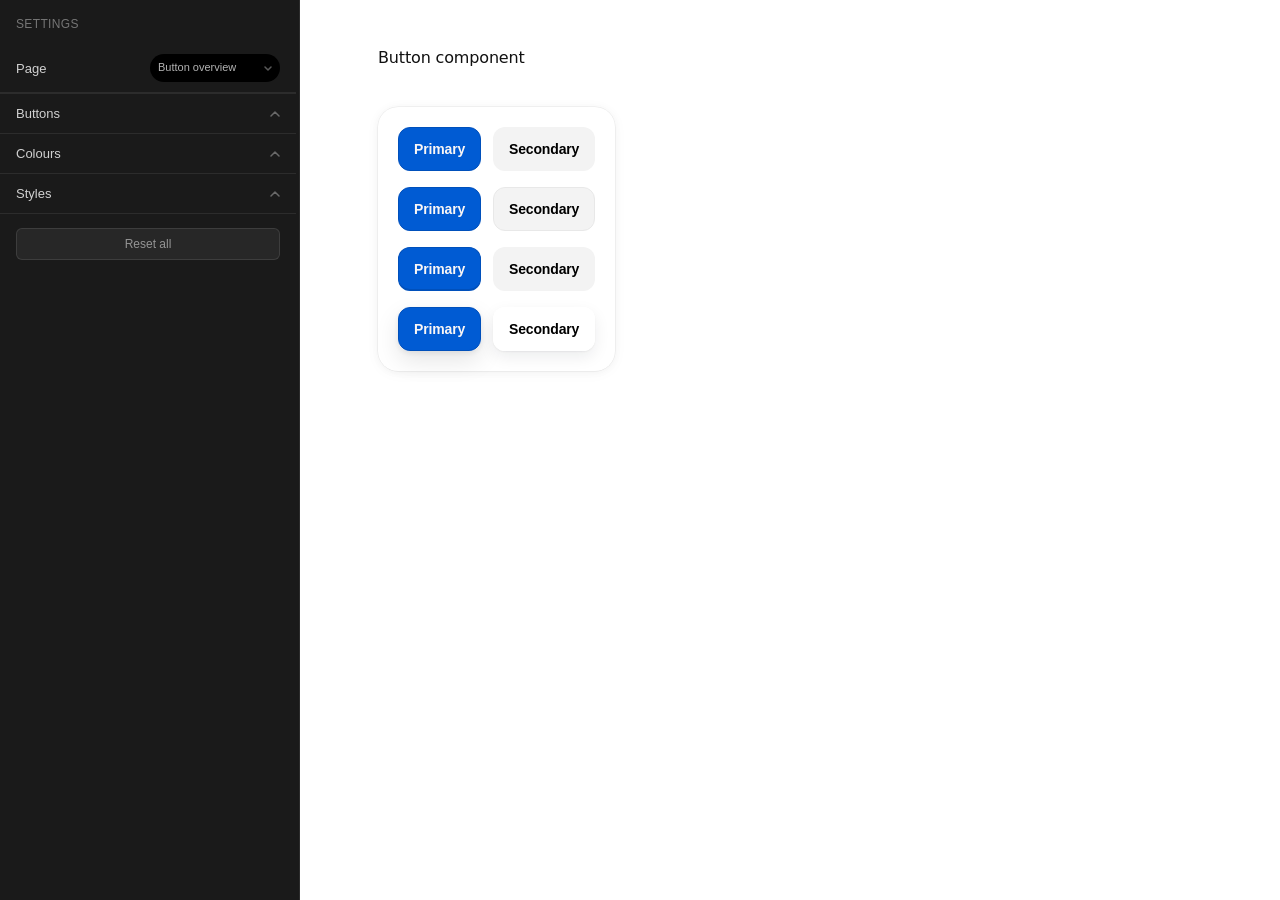
==== pages/index.html @ 845d3c7f "added customer account pages" ====
<!DOCTYPE html>
<html lang="en">
<head>
  <meta charset="UTF-8" />
  <meta name="viewport" content="width=device-width, initial-scale=1.0" />
  <title>Button States Prototype</title>
  <link rel="stylesheet" href="../styles.css">
</head>
<body>
  <div class="prototype">
    <h1>Button component</h1>

    <div class="interactive-demo" aria-label="Interactive buttons">
      <div class="interactive-demo__panel">
        <div class="interactive-demo__cluster">
          <div class="interactive-demo__row interactive-demo__row--core">
            <button type="button" class="button" data-kind="primary" id="interactive-primary-btn">Primary</button>
            <button type="button" class="button" data-kind="secondary" id="interactive-secondary-btn">Secondary</button>
            <button type="button" class="button" data-kind="plain" id="interactive-plain-btn" hidden>Tertiary</button>
          </div>
          <div class="interactive-demo__row interactive-demo__row--core">
            <button type="button" class="button" data-kind="primary" data-variant="primary-2" id="interactive-primary-btn-2">Primary button 2</button>
            <button type="button" class="button" data-kind="secondary" data-variant="secondary-2" id="interactive-secondary-btn-2">Secondary button 2</button>
          </div>
          <div class="interactive-demo__row interactive-demo__row--core">
            <button type="button" class="button" data-kind="primary" data-variant="primary-3" id="interactive-primary-btn-3">Primary button 3</button>
            <button type="button" class="button" data-kind="secondary" data-variant="secondary-3" id="interactive-secondary-btn-3">Secondary button 3</button>
          </div>
          <div class="interactive-demo__row interactive-demo__row--core">
            <button type="button" class="button" data-kind="primary" data-variant="primary-4" id="interactive-primary-btn-4">Primary button 4</button>
            <button type="button" class="button" data-kind="secondary" data-variant="secondary-4" id="interactive-secondary-btn-4">Secondary button 4</button>
          </div>
        </div>
      </div>
    </div>

    <h2 class="section-title" hidden>Variants</h2>
    <div class="variants-table" id="variants-table" hidden></div>
  </div>

  <div class="settings-widget" id="settings-widget">
    <div class="settings-widget__header">
      <span class="settings-widget__title">Settings</span>
    </div>
    <div class="settings-widget__body">
      <div class="settings-widget__panel">

        <!-- Page row -->
        <div class="settings-widget__theme-row">
          <span class="settings-widget__label">Page</span>
          <select class="settings-widget__select" id="setting-page" style="min-width: 130px">
            <option value="button-overview" selected>Button overview</option>
            <option value="checkout">Checkout</option>
            <option value="order-index">Order index</option>
            <option value="order-status">Order status</option>
          </select>
        </div>

        <!-- Viewport toggle row -->
        <div class="settings-widget__theme-row" id="setting-viewport-row" hidden>
          <span class="settings-widget__label">View</span>
          <div class="settings-viewport-toggle" id="setting-viewport">
            <button class="settings-viewport-toggle__btn is-active" data-viewport="desktop" aria-pressed="true" title="Desktop">
              <svg width="16" height="16" viewBox="0 0 16 16" fill="none" stroke="currentColor" stroke-width="1.25" stroke-linecap="round" stroke-linejoin="round" aria-hidden="true"><rect x="1" y="2" width="14" height="9.5" rx="1.5"/><path d="M5 14h6M8 11.5V14"/></svg>
            </button>
            <button class="settings-viewport-toggle__btn" data-viewport="mobile" aria-pressed="false" title="Mobile">
              <svg width="16" height="16" viewBox="0 0 16 16" fill="none" stroke="currentColor" stroke-width="1.25" stroke-linecap="round" stroke-linejoin="round" aria-hidden="true"><rect x="4.5" y="1" width="7" height="14" rx="2"/><circle cx="8" cy="12.5" r="0.75" fill="currentColor" stroke="none"/></svg>
            </button>
          </div>
        </div>

        <!-- Order index sub-section -->
        <div id="order-index-sub-section" hidden>
          <div class="settings-widget__sub-theme-row">
            <span class="settings-widget__label">Theme</span>
            <select class="settings-widget__select settings-widget__select--sm" id="setting-order-index-theme">
              <option value="plain-goods">Plain goods</option>
              <option value="pitch">Pitch</option>
              <option value="heritage">Heritage</option>
              <option value="ghia">Ghia</option>
            </select>
          </div>
          <div class="settings-widget__variant-group">
            <span class="settings-widget__label">Primary button</span>
            <div class="settings-variant-pills" id="setting-oi-primary-variant-pills">
              <span class="settings-variant-pills__slider"></span>
              <button class="settings-variant-pills__btn" data-v="1">1</button>
              <button class="settings-variant-pills__btn" data-v="2">2</button>
              <button class="settings-variant-pills__btn" data-v="3">3</button>
              <button class="settings-variant-pills__btn" data-v="4">4</button>
            </div>
          </div>
          <div class="settings-widget__variant-group">
            <span class="settings-widget__label">Secondary button</span>
            <div class="settings-variant-pills" id="setting-oi-secondary-variant-pills">
              <span class="settings-variant-pills__slider"></span>
              <button class="settings-variant-pills__btn" data-v="1">1</button>
              <button class="settings-variant-pills__btn" data-v="2">2</button>
              <button class="settings-variant-pills__btn" data-v="3">3</button>
              <button class="settings-variant-pills__btn" data-v="4">4</button>
            </div>
          </div>
        </div>

        <!-- Order status sub-section -->
        <div id="order-status-sub-section" hidden>
          <div class="settings-widget__sub-theme-row">
            <span class="settings-widget__label">Theme</span>
            <select class="settings-widget__select settings-widget__select--sm" id="setting-order-status-theme">
              <option value="plain-goods">Plain goods</option>
              <option value="pitch">Pitch</option>
              <option value="heritage">Heritage</option>
            </select>
          </div>
          <div class="settings-widget__variant-group">
            <span class="settings-widget__label">Primary button</span>
            <div class="settings-variant-pills" id="setting-os-primary-variant-pills">
              <span class="settings-variant-pills__slider"></span>
              <button class="settings-variant-pills__btn" data-v="1">1</button>
              <button class="settings-variant-pills__btn" data-v="2">2</button>
              <button class="settings-variant-pills__btn" data-v="3">3</button>
              <button class="settings-variant-pills__btn" data-v="4">4</button>
            </div>
          </div>
          <div class="settings-widget__variant-group">
            <span class="settings-widget__label">Secondary button</span>
            <div class="settings-variant-pills" id="setting-os-secondary-variant-pills">
              <span class="settings-variant-pills__slider"></span>
              <button class="settings-variant-pills__btn" data-v="1">1</button>
              <button class="settings-variant-pills__btn" data-v="2">2</button>
              <button class="settings-variant-pills__btn" data-v="3">3</button>
              <button class="settings-variant-pills__btn" data-v="4">4</button>
            </div>
          </div>
        </div>

        <!-- Checkout page sub-section -->
        <div id="page-sub-section" hidden>
          <div class="settings-widget__sub-theme-row">
            <span class="settings-widget__label">Theme</span>
            <select class="settings-widget__select settings-widget__select--sm" id="setting-page-theme">
              <option value="plain-goods">Plain goods</option>
              <option value="pitch">Pitch</option>
              <option value="heritage">Heritage</option>
              <option value="ghia">Ghia</option>
            </select>
          </div>
          <div class="settings-widget__variant-group">
            <span class="settings-widget__label">Primary button</span>
            <div class="settings-variant-pills" id="setting-primary-variant-pills">
              <span class="settings-variant-pills__slider"></span>
              <button class="settings-variant-pills__btn" data-v="1">1</button>
              <button class="settings-variant-pills__btn" data-v="2">2</button>
              <button class="settings-variant-pills__btn" data-v="3">3</button>
              <button class="settings-variant-pills__btn" data-v="4">4</button>
            </div>
          </div>
          <div class="settings-widget__variant-group">
            <span class="settings-widget__label">Secondary button</span>
            <div class="settings-variant-pills" id="setting-secondary-variant-pills">
              <span class="settings-variant-pills__slider"></span>
              <button class="settings-variant-pills__btn" data-v="1">1</button>
              <button class="settings-variant-pills__btn" data-v="2">2</button>
              <button class="settings-variant-pills__btn" data-v="3">3</button>
              <button class="settings-variant-pills__btn" data-v="4">4</button>
            </div>
          </div>
        </div>

        <!-- Buttons section -->
        <div class="settings-widget__section" id="section-buttons">
          <button type="button" class="settings-widget__section-header" id="section-buttons-btn" aria-expanded="false" aria-controls="section-buttons-content">
            <span>Buttons</span>
            <svg width="10" height="6" viewBox="0 0 10 6" fill="none"><path d="M1 1L5 5L9 1" stroke="currentColor" stroke-width="1.5" stroke-linecap="round" stroke-linejoin="round"/></svg>
          </button>
          <div class="settings-widget__section-content is-collapsed" id="section-buttons-content">
            <div class="settings-widget__section-content-inner">

              <div class="settings-widget__group">
                <div class="settings-widget__row">
                  <span class="settings-widget__label">Primary</span>
                  <div class="settings-widget__color-wrap">
                    <input type="color" class="settings-widget__color" id="setting-branded-bg" value="#005BD3">
                    <input type="text" class="settings-widget__color-hex" id="setting-branded-bg-hex" value="#005BD3" maxlength="7" spellcheck="false">
                  </div>
                </div>
                <div class="settings-widget__l-cols">
                  <span>Hover</span><span>Press</span><span>Border</span><span>Top</span><span>Bottom</span>
                  <input type="number" class="settings-widget__l-num" id="setting-primary-hover-l" value="5" step="1">
                  <input type="number" class="settings-widget__l-num" id="setting-primary-active-l" value="10" step="1">
                  <input type="number" class="settings-widget__l-num" id="setting-primary-border-contrast" value="5" step="1" min="0" max="100">
                  <input type="number" class="settings-widget__l-num" id="setting-primary-grad-top-l" value="20" step="1">
                  <input type="number" class="settings-widget__l-num" id="setting-primary-grad-bottom-l" value="10" step="1">
                </div>
              </div>

              <div class="settings-widget__group">
                <div class="settings-widget__row">
                  <span class="settings-widget__label">Secondary</span>
                </div>
                <input type="color" class="settings-widget__color" id="setting-secondary-bg" value="#F2F2F2" hidden>
                <input type="text" class="settings-widget__color-hex" id="setting-secondary-bg-hex" value="" maxlength="7" spellcheck="false" hidden>
                <div class="settings-widget__l-cols">
                  <span>Default</span><span>Hover</span><span>Press</span><span>2 & 3</span><span>Border</span>
                  <input type="number" class="settings-widget__l-num" id="setting-secondary-default-l" value="-4" step="1">
                  <input type="number" class="settings-widget__l-num" id="setting-secondary-hover-l" value="-9" step="1">
                  <input type="number" class="settings-widget__l-num" id="setting-secondary-active-l" value="-10" step="1">
                  <input type="number" class="settings-widget__l-num" id="setting-secondary-active23-l" value="-14" step="1">
                  <input type="number" class="settings-widget__l-num" id="setting-secondary-border-l" value="-8" step="1">
                </div>
              </div>

              <div class="settings-widget__group">
                <div class="settings-widget__row">
                  <span class="settings-widget__label">Secondary 4</span>
                </div>
                <div class="settings-widget__l-cols" style="grid-template-columns: repeat(2, 1fr)">
                  <span>Hover</span><span>Press</span>
                  <input type="number" class="settings-widget__l-num" id="setting-secondary4-hover-l" value="5" step="1">
                  <input type="number" class="settings-widget__l-num" id="setting-secondary4-active-l" value="8" step="1">
                </div>
              </div>

            </div>
          </div>
        </div>

        <!-- Colours section -->
        <div class="settings-widget__section" id="section-colours">
          <button type="button" class="settings-widget__section-header" id="section-colours-btn" aria-expanded="false" aria-controls="section-colours-content">
            <span>Colours</span>
            <svg width="10" height="6" viewBox="0 0 10 6" fill="none"><path d="M1 1L5 5L9 1" stroke="currentColor" stroke-width="1.5" stroke-linecap="round" stroke-linejoin="round"/></svg>
          </button>
          <div class="settings-widget__section-content is-collapsed" id="section-colours-content">
            <div class="settings-widget__section-content-inner">

              <div class="settings-widget__row">
                <span class="settings-widget__label">Background</span>
                <div class="settings-widget__color-wrap">
                  <input type="color" class="settings-widget__color" id="setting-background" value="#FFFFFF">
                  <input type="text" class="settings-widget__color-hex" id="setting-background-hex" value="#FFFFFF" maxlength="7" spellcheck="false">
                </div>
              </div>

              <div class="settings-widget__row">
                <span class="settings-widget__label">Text</span>
                <div class="settings-widget__color-wrap">
                  <input type="color" class="settings-widget__color" id="setting-branded-text" value="#000000">
                  <input type="text" class="settings-widget__color-hex" id="setting-branded-text-hex" value="#000000" maxlength="7" spellcheck="false">
                </div>
              </div>

              <div class="settings-widget__row">
                <span class="settings-widget__label">Accent</span>
                <div class="settings-widget__color-wrap">
                  <input type="color" class="settings-widget__color" id="setting-plain-color" value="#005BD3">
                  <input type="text" class="settings-widget__color-hex" id="setting-plain-color-hex" value="#005BD3" maxlength="7" spellcheck="false">
                </div>
              </div>

            </div>
          </div>
        </div>

        <!-- Button section -->
        <div class="settings-widget__section" id="section-styles">
          <button type="button" class="settings-widget__section-header" id="section-button-btn" aria-expanded="false" aria-controls="section-button-content">
            <span>Styles</span>
            <svg width="10" height="6" viewBox="0 0 10 6" fill="none"><path d="M1 1L5 5L9 1" stroke="currentColor" stroke-width="1.5" stroke-linecap="round" stroke-linejoin="round"/></svg>
          </button>
          <div class="settings-widget__section-content is-collapsed" id="section-button-content">
            <div class="settings-widget__section-content-inner">

              <div class="settings-widget__row">
                <span class="settings-widget__label">Border radius</span>
                <select class="settings-widget__select settings-widget__select--sm" id="setting-border-radius">
                  <option value="cornerradius-none">None · 0px</option>
                  <option value="cornerradius-small">Small · 8px</option>
                  <option value="cornerradius-base" selected>Base · 12px</option>
                  <option value="cornerradius-large">Large · 16px</option>
                  <option value="cornerradius-full">Full · 36px</option>
                </select>
              </div>

              <div class="settings-widget__row">
                <span class="settings-widget__label">Icon</span>
                <select class="settings-widget__select settings-widget__select--sm" id="setting-icon">
                  <option value="None" selected>None</option>
                  <option value="Left">Left</option>
                  <option value="Right">Right</option>
                  <option value="Only">Only</option>
                </select>
              </div>

              <div class="settings-widget__row">
                <span class="settings-widget__label">Size</span>
                <select class="settings-widget__select settings-widget__select--sm" id="setting-size-preset">
                  <option value="small">Small</option>
                  <option value="default" selected>Base</option>
                  <option value="large">Large</option>
                  <option value="extra-large">Extra large</option>
                </select>
              </div>

            </div>
          </div>
        </div>

        <!-- Footer -->
        <div class="settings-widget__footer" id="settings-footer">
          <button type="button" class="settings-widget__reset-all-btn" id="global-reset-all">Reset all</button>
        </div>

      </div>
    </div>
  </div>

  <div id="viewport-area" hidden>
    <div id="phone-wrap">
      <iframe id="theme-frame" src="" title="Theme preview"></iframe>
      <div class="phone-chrome__top" aria-hidden="true">
        <div class="phone-chrome__dynamic-island"></div>
      </div>
      <div class="phone-chrome__bottom" aria-hidden="true">
        <div class="phone-chrome__home-bar"></div>
      </div>
    </div>
  </div></iframe>

  <script src="../scripts/primary-config.js"></script>
  <script src="../scripts/app.js"></script>
</body>
</html>
---- styles.css ----
@import "./styles/index.css";
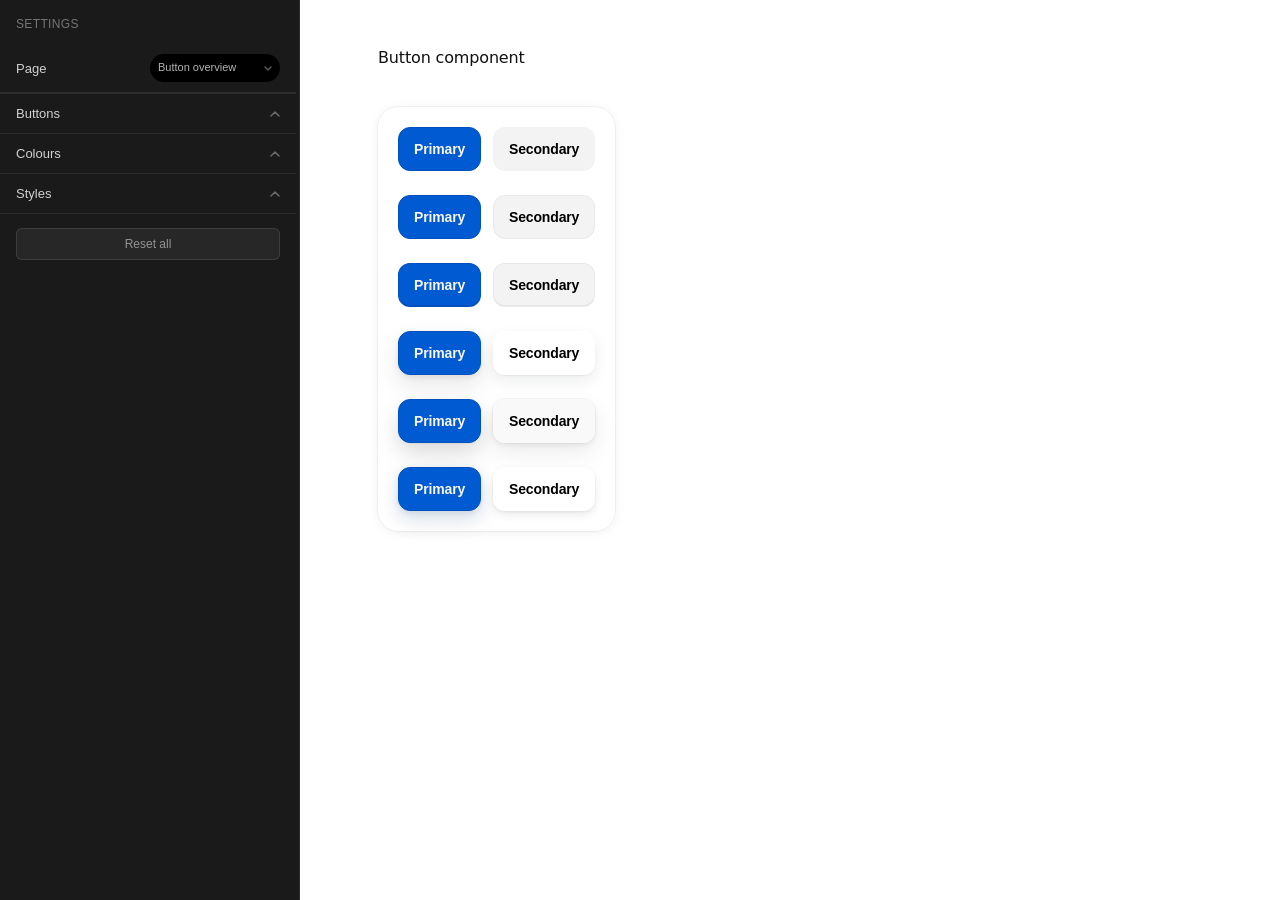
==== commit ce76c628: "added button 5 and 6" ====
--- a/pages/index.html
+++ b/pages/index.html
@@ -30,6 +30,14 @@
             <button type="button" class="button" data-kind="primary" data-variant="primary-4" id="interactive-primary-btn-4">Primary button 4</button>
             <button type="button" class="button" data-kind="secondary" data-variant="secondary-4" id="interactive-secondary-btn-4">Secondary button 4</button>
           </div>
+          <div class="interactive-demo__row interactive-demo__row--core">
+            <button type="button" class="button" data-kind="primary" data-variant="primary-5" id="interactive-primary-btn-5">Primary button 5</button>
+            <button type="button" class="button" data-kind="secondary" data-variant="secondary-5" id="interactive-secondary-btn-5">Secondary button 5</button>
+          </div>
+          <div class="interactive-demo__row interactive-demo__row--core">
+            <button type="button" class="button" data-kind="primary" data-variant="primary-6" id="interactive-primary-btn-6">Primary button 6</button>
+            <button type="button" class="button" data-kind="secondary" data-variant="secondary-6" id="interactive-secondary-btn-6">Secondary button 6</button>
+          </div>
         </div>
       </div>
     </div>
@@ -51,7 +59,7 @@
           <select class="settings-widget__select" id="setting-page" style="min-width: 130px">
             <option value="button-overview" selected>Button overview</option>
             <option value="checkout">Checkout</option>
-            <option value="order-index">Order index</option>
+            <option value="order-index" hidden>Order index</option>
             <option value="order-status">Order status</option>
           </select>
         </div>
@@ -88,6 +96,8 @@
               <button class="settings-variant-pills__btn" data-v="2">2</button>
               <button class="settings-variant-pills__btn" data-v="3">3</button>
               <button class="settings-variant-pills__btn" data-v="4">4</button>
+              <button class="settings-variant-pills__btn" data-v="5">5</button>
+              <button class="settings-variant-pills__btn" data-v="6">6</button>
             </div>
           </div>
           <div class="settings-widget__variant-group">
@@ -98,6 +108,8 @@
               <button class="settings-variant-pills__btn" data-v="2">2</button>
               <button class="settings-variant-pills__btn" data-v="3">3</button>
               <button class="settings-variant-pills__btn" data-v="4">4</button>
+              <button class="settings-variant-pills__btn" data-v="5">5</button>
+              <button class="settings-variant-pills__btn" data-v="6">6</button>
             </div>
           </div>
         </div>
@@ -120,6 +132,8 @@
               <button class="settings-variant-pills__btn" data-v="2">2</button>
               <button class="settings-variant-pills__btn" data-v="3">3</button>
               <button class="settings-variant-pills__btn" data-v="4">4</button>
+              <button class="settings-variant-pills__btn" data-v="5">5</button>
+              <button class="settings-variant-pills__btn" data-v="6">6</button>
             </div>
           </div>
           <div class="settings-widget__variant-group">
@@ -130,6 +144,8 @@
               <button class="settings-variant-pills__btn" data-v="2">2</button>
               <button class="settings-variant-pills__btn" data-v="3">3</button>
               <button class="settings-variant-pills__btn" data-v="4">4</button>
+              <button class="settings-variant-pills__btn" data-v="5">5</button>
+              <button class="settings-variant-pills__btn" data-v="6">6</button>
             </div>
           </div>
         </div>
@@ -153,6 +169,8 @@
               <button class="settings-variant-pills__btn" data-v="2">2</button>
               <button class="settings-variant-pills__btn" data-v="3">3</button>
               <button class="settings-variant-pills__btn" data-v="4">4</button>
+              <button class="settings-variant-pills__btn" data-v="5">5</button>
+              <button class="settings-variant-pills__btn" data-v="6">6</button>
             </div>
           </div>
           <div class="settings-widget__variant-group">
@@ -163,6 +181,8 @@
               <button class="settings-variant-pills__btn" data-v="2">2</button>
               <button class="settings-variant-pills__btn" data-v="3">3</button>
               <button class="settings-variant-pills__btn" data-v="4">4</button>
+              <button class="settings-variant-pills__btn" data-v="5">5</button>
+              <button class="settings-variant-pills__btn" data-v="6">6</button>
             </div>
           </div>
         </div>
@@ -216,7 +236,7 @@
                 </div>
                 <div class="settings-widget__l-cols" style="grid-template-columns: repeat(2, 1fr)">
                   <span>Hover</span><span>Press</span>
-                  <input type="number" class="settings-widget__l-num" id="setting-secondary4-hover-l" value="5" step="1">
+                  <input type="number" class="settings-widget__l-num" id="setting-secondary4-hover-l" value="0" step="1">
                   <input type="number" class="settings-widget__l-num" id="setting-secondary4-active-l" value="8" step="1">
                 </div>
               </div>
@@ -318,9 +338,6 @@
   <div id="viewport-area" hidden>
     <div id="phone-wrap">
       <iframe id="theme-frame" src="" title="Theme preview"></iframe>
-      <div class="phone-chrome__top" aria-hidden="true">
-        <div class="phone-chrome__dynamic-island"></div>
-      </div>
       <div class="phone-chrome__bottom" aria-hidden="true">
         <div class="phone-chrome__home-bar"></div>
       </div>
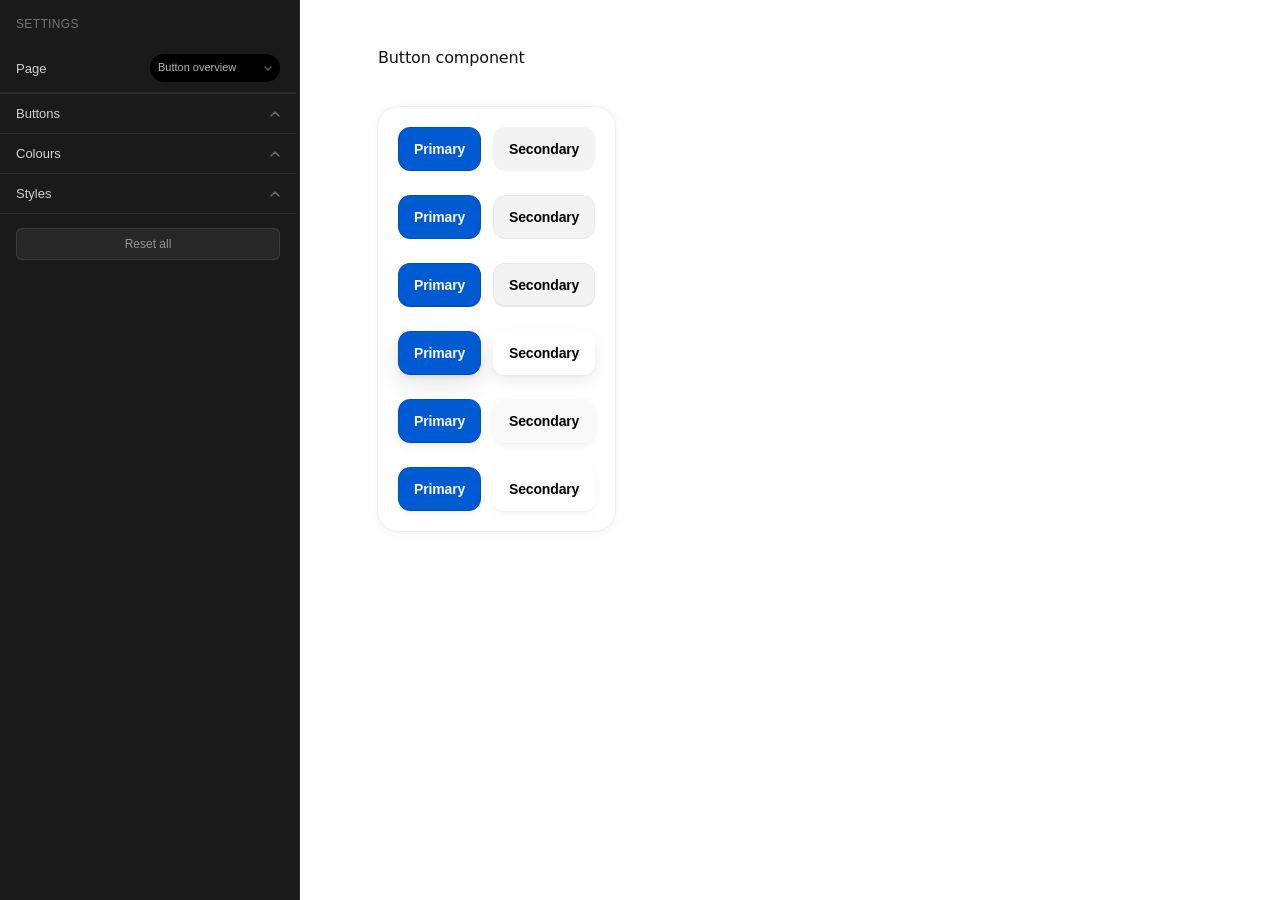
==== commit 815b6bf5: "updates to L to both primary/secondary btn" ====
--- a/pages/index.html
+++ b/pages/index.html
@@ -196,6 +196,13 @@
           <div class="settings-widget__section-content is-collapsed" id="section-buttons-content">
             <div class="settings-widget__section-content-inner">
 
+              <!-- Hidden backward-compat inputs for theme-sync.js -->
+              <input type="color" id="setting-secondary-bg" hidden>
+              <input type="text" id="setting-secondary-bg-hex" hidden>
+              <input type="number" id="setting-primary-border-contrast" value="5" hidden>
+              <input type="number" id="setting-primary-grad-top-l" value="20" hidden>
+              <input type="number" id="setting-primary-grad-bottom-l" value="10" hidden>
+
               <div class="settings-widget__group">
                 <div class="settings-widget__row">
                   <span class="settings-widget__label">Primary</span>
@@ -204,41 +211,6 @@
                     <input type="text" class="settings-widget__color-hex" id="setting-branded-bg-hex" value="#005BD3" maxlength="7" spellcheck="false">
                   </div>
                 </div>
-                <div class="settings-widget__l-cols">
-                  <span>Hover</span><span>Press</span><span>Border</span><span>Top</span><span>Bottom</span>
-                  <input type="number" class="settings-widget__l-num" id="setting-primary-hover-l" value="5" step="1">
-                  <input type="number" class="settings-widget__l-num" id="setting-primary-active-l" value="10" step="1">
-                  <input type="number" class="settings-widget__l-num" id="setting-primary-border-contrast" value="5" step="1" min="0" max="100">
-                  <input type="number" class="settings-widget__l-num" id="setting-primary-grad-top-l" value="20" step="1">
-                  <input type="number" class="settings-widget__l-num" id="setting-primary-grad-bottom-l" value="10" step="1">
-                </div>
-              </div>
-
-              <div class="settings-widget__group">
-                <div class="settings-widget__row">
-                  <span class="settings-widget__label">Secondary</span>
-                </div>
-                <input type="color" class="settings-widget__color" id="setting-secondary-bg" value="#F2F2F2" hidden>
-                <input type="text" class="settings-widget__color-hex" id="setting-secondary-bg-hex" value="" maxlength="7" spellcheck="false" hidden>
-                <div class="settings-widget__l-cols">
-                  <span>Default</span><span>Hover</span><span>Press</span><span>2 & 3</span><span>Border</span>
-                  <input type="number" class="settings-widget__l-num" id="setting-secondary-default-l" value="-4" step="1">
-                  <input type="number" class="settings-widget__l-num" id="setting-secondary-hover-l" value="-9" step="1">
-                  <input type="number" class="settings-widget__l-num" id="setting-secondary-active-l" value="-10" step="1">
-                  <input type="number" class="settings-widget__l-num" id="setting-secondary-active23-l" value="-14" step="1">
-                  <input type="number" class="settings-widget__l-num" id="setting-secondary-border-l" value="-8" step="1">
-                </div>
-              </div>
-
-              <div class="settings-widget__group">
-                <div class="settings-widget__row">
-                  <span class="settings-widget__label">Secondary 4</span>
-                </div>
-                <div class="settings-widget__l-cols" style="grid-template-columns: repeat(2, 1fr)">
-                  <span>Hover</span><span>Press</span>
-                  <input type="number" class="settings-widget__l-num" id="setting-secondary4-hover-l" value="0" step="1">
-                  <input type="number" class="settings-widget__l-num" id="setting-secondary4-active-l" value="8" step="1">
-                </div>
               </div>
 
             </div>
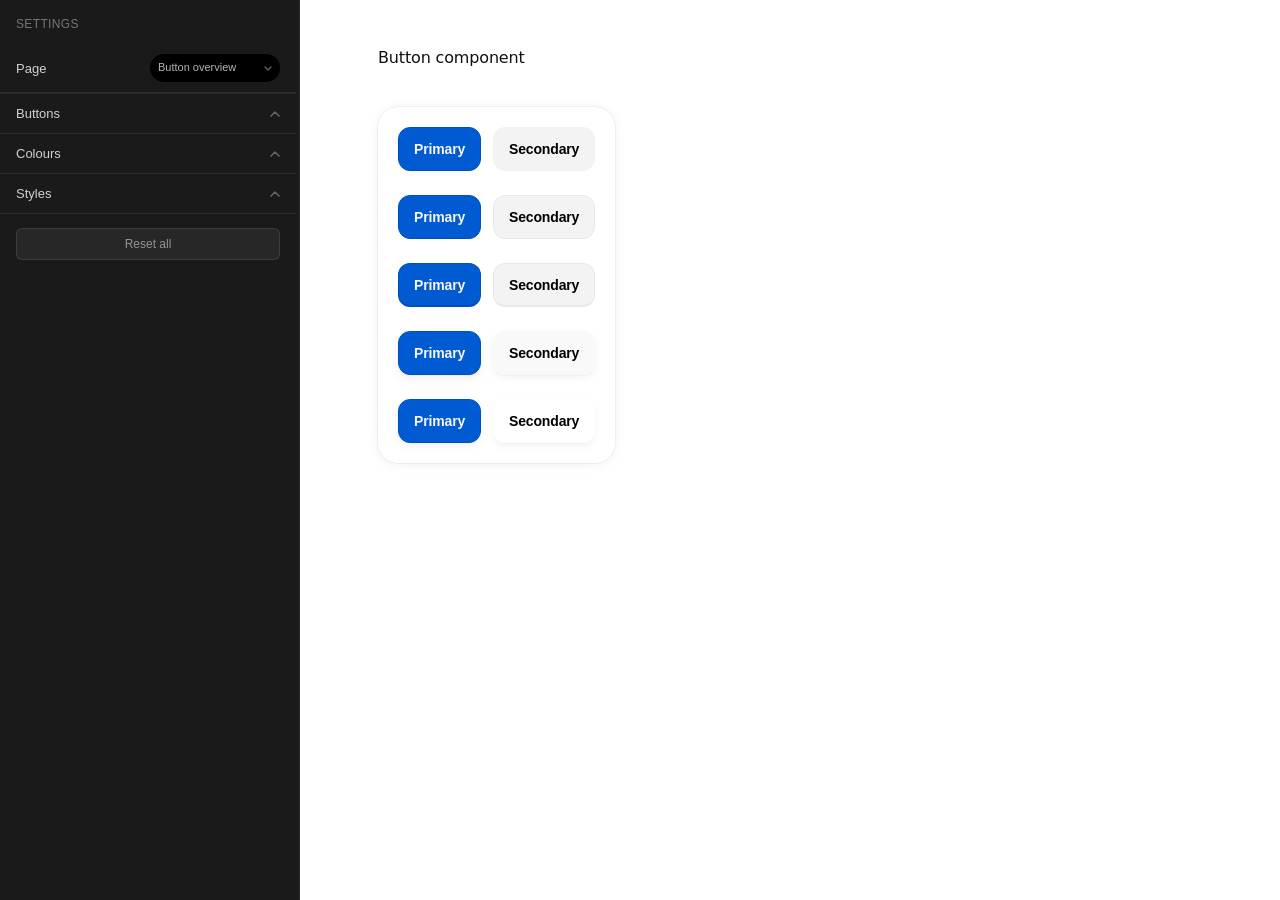
==== commit 69dc6ed0: "Added mobile version for checkout and dropshadow dark mode" ====
--- a/pages/index.html
+++ b/pages/index.html
@@ -27,16 +27,12 @@
             <button type="button" class="button" data-kind="secondary" data-variant="secondary-3" id="interactive-secondary-btn-3">Secondary button 3</button>
           </div>
           <div class="interactive-demo__row interactive-demo__row--core">
-            <button type="button" class="button" data-kind="primary" data-variant="primary-4" id="interactive-primary-btn-4">Primary button 4</button>
-            <button type="button" class="button" data-kind="secondary" data-variant="secondary-4" id="interactive-secondary-btn-4">Secondary button 4</button>
-          </div>
-          <div class="interactive-demo__row interactive-demo__row--core">
-            <button type="button" class="button" data-kind="primary" data-variant="primary-5" id="interactive-primary-btn-5">Primary button 5</button>
-            <button type="button" class="button" data-kind="secondary" data-variant="secondary-5" id="interactive-secondary-btn-5">Secondary button 5</button>
-          </div>
-          <div class="interactive-demo__row interactive-demo__row--core">
-            <button type="button" class="button" data-kind="primary" data-variant="primary-6" id="interactive-primary-btn-6">Primary button 6</button>
-            <button type="button" class="button" data-kind="secondary" data-variant="secondary-6" id="interactive-secondary-btn-6">Secondary button 6</button>
+            <button type="button" class="button" data-kind="primary" data-variant="primary-5" id="interactive-primary-btn-4">Primary button 4</button>
+            <button type="button" class="button" data-kind="secondary" data-variant="secondary-5" id="interactive-secondary-btn-4">Secondary button 4</button>
+          </div>
+          <div class="interactive-demo__row interactive-demo__row--core">
+            <button type="button" class="button" data-kind="primary" data-variant="primary-6" id="interactive-primary-btn-5">Primary button 5</button>
+            <button type="button" class="button" data-kind="secondary" data-variant="secondary-6" id="interactive-secondary-btn-5">Secondary button 5</button>
           </div>
         </div>
       </div>
